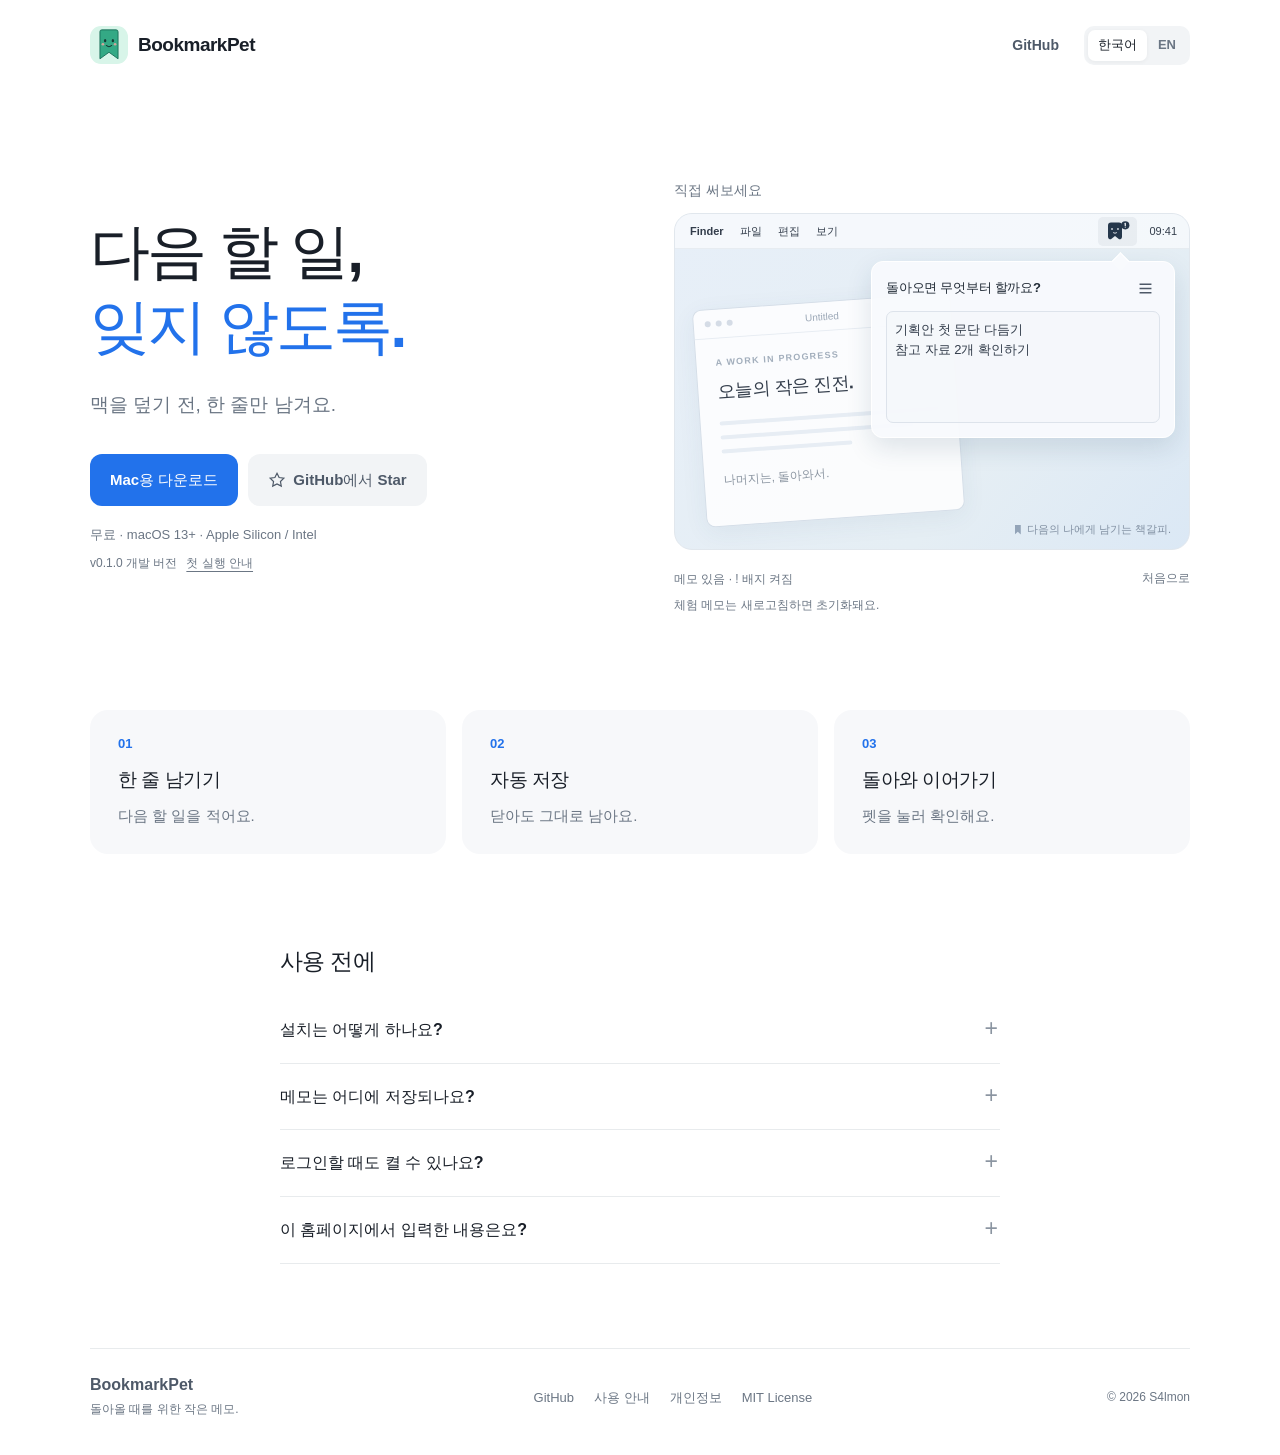
==== docs/index.html @ 2b0f5f94 "Add a concise bilingual BookmarkPet website with interactive demo" ====
<!doctype html>
<html lang="ko">
<head>
  <meta charset="utf-8">
  <meta name="viewport" content="width=device-width, initial-scale=1">
  <meta name="color-scheme" content="light">
  <title>BookmarkPet — 다음 할 일을 잊지 않도록</title>
  <meta name="description" content="맥을 덮기 전, 한 줄만 남겨요. 다음 할 일을 기억하는 작은 macOS 메뉴바 앱. 무료·오픈소스.">
  <meta name="theme-color" content="#ffffff">
  <meta property="og:type" content="website">
  <meta property="og:title" content="BookmarkPet — 다음 할 일을 잊지 않도록">
  <meta property="og:description" content="맥을 덮기 전, 한 줄만 남겨요. 작은 macOS 메뉴바 메모 앱.">
  <meta property="og:url" content="https://s4lmon-sh.github.io/BookmarkPet/">
  <meta property="og:locale" content="ko_KR">
  <link rel="canonical" href="https://s4lmon-sh.github.io/BookmarkPet/">
  <link rel="alternate" hreflang="ko" href="https://s4lmon-sh.github.io/BookmarkPet/">
  <link rel="alternate" hreflang="en" href="https://s4lmon-sh.github.io/BookmarkPet/en/">
  <link rel="icon" type="image/svg+xml" href="assets/bookmarkpet.svg">
  <link rel="stylesheet" href="assets/styles.css">
  <script src="assets/app.js" defer></script>
</head>
<body>
  <a class="skip-link" href="#main" data-copy="skip">본문으로 건너뛰기</a>
  <header class="site-header wrap">
    <a class="brand" href="./" aria-label="BookmarkPet home">
      <img src="assets/bookmarkpet.svg" width="38" height="38" alt="">
      <span>BookmarkPet</span>
    </a>
    <nav aria-label="Main navigation">
      <a class="nav-source" href="https://github.com/S4lmon-SH/BookmarkPet" target="_blank" rel="noopener noreferrer">GitHub</a>
      <div class="language-switch" aria-label="Language">
        <a href="./" lang="ko" aria-current="page" data-language="ko">한국어</a>
        <a href="en/" lang="en" data-language="en">EN</a>
      </div>
    </nav>
  </header>

  <main id="main">
    <section class="hero wrap" aria-labelledby="hero-title">
      <div class="hero-copy">
        <h1 id="hero-title"><span data-copy="hero1">다음 할 일,</span><br><span class="accent-text" data-copy="hero2">잊지 않도록.</span></h1>
        <p class="hero-description" data-copy="heroDescription">맥을 덮기 전, 한 줄만 남겨요.</p>
        <div class="hero-actions">
          <a class="button primary" href="https://github.com/S4lmon-SH/BookmarkPet/releases/download/v0.1.0/BookmarkPet-0.1.0-universal.zip" data-copy="download">Mac용 다운로드</a>
          <a class="button secondary" href="https://github.com/S4lmon-SH/BookmarkPet" target="_blank" rel="noopener noreferrer"><svg width="18" height="18" viewBox="0 0 24 24" fill="none" stroke="currentColor" stroke-width="1.6" aria-hidden="true"><path d="m12 3 2.8 5.7 6.3.9-4.5 4.4 1.1 6.2-5.7-3-5.7 3 1.1-6.2-4.5-4.4 6.3-.9Z"/></svg><span data-copy="star">GitHub에서 Star</span></a>
        </div>
        <p class="requirements" data-copy="requirements">무료 · macOS 13+ · Apple Silicon / Intel</p>
        <p class="preview-note"><span data-copy="previewNote">v0.1.0 개발 버전</span> <a href="#install" data-copy="installHelp" data-open-install>첫 실행 안내</a></p>
      </div>

      <div class="demo-column">
        <div class="demo-label"><span data-copy="tryLabel">직접 써보세요</span></div>
        <div class="mac-demo" id="mac-demo">
          <div class="mac-menubar">
            <div class="mac-menu-left" aria-hidden="true"><span class="finder-word">Finder</span><span>파일</span><span>편집</span><span>보기</span></div>
            <div class="mac-menu-right">
              <button class="pet-toggle has-note" id="pet-toggle" type="button" aria-label="메모 열기 또는 닫기" aria-expanded="true" aria-controls="demo-popover">
                <svg class="status-pet" width="27" height="20" viewBox="0 0 27 20" aria-hidden="true">
                  <defs>
                    <mask id="pet-face"><rect width="27" height="20" fill="white"/><g fill="black"><path d="M6 1 11 5.1 16 1Z"/><ellipse cx="8.025" cy="12.1" rx=".825" ry="1"/><ellipse cx="13.975" cy="12.1" rx=".825" ry="1"/><path d="M9.1 8.6C10 7.6 12 7.6 12.9 8.6" fill="none" stroke="black" stroke-width=".9"/></g></mask>
                    <mask id="badge-face"><rect width="27" height="20" fill="white"/><g transform="translate(0 20) scale(1 -1)" fill="black"><rect x="20.6" y="15" width="1.35" height="3.3" rx=".6"/><circle cx="21.275" cy="13.925" r=".625"/></g></mask>
                  </defs>
                  <g transform="translate(0 20) scale(1 -1)"><rect x="4" y="1.5" width="14" height="17" rx="3" fill="currentColor" mask="url(#pet-face)"/></g>
                  <g id="memo-badge" mask="url(#badge-face)"><circle cx="21.3" cy="4.3" r="4.1" fill="currentColor"/></g>
                </svg>
              </button>
              <span class="mac-clock" aria-hidden="true">09:41</span>
            </div>
          </div>
          <div class="desktop-paper" aria-hidden="true">
            <div class="paper-toolbar"><span></span><span></span><span></span><em>Untitled</em></div>
            <div class="paper-content"><p class="paper-kicker">A WORK IN PROGRESS</p><p class="paper-title" data-copy="paperTitle">오늘의 작은 진전.</p><span class="paper-line long"></span><span class="paper-line"></span><span class="paper-line short"></span><p class="paper-signoff" data-copy="paperSignoff">나머지는, 돌아와서.</p></div>
          </div>
          <div class="demo-popover" id="demo-popover" role="region" aria-labelledby="demo-prompt">
            <div class="popover-heading"><h2 id="demo-prompt">돌아오면 무엇부터 할까요?</h2><button id="settings-toggle" class="settings-toggle" type="button" aria-label="메모 및 설정" aria-expanded="false" aria-controls="demo-settings"><svg width="17" height="17" viewBox="0 0 20 20" stroke="currentColor" stroke-width="1.6" aria-hidden="true"><path d="M3 5h14M3 10h14M3 15h14"/></svg></button></div>
            <label class="visually-hidden" for="demo-note" data-copy="noteLabel">다음 할 일 메모 체험</label>
            <textarea id="demo-note" rows="4" spellcheck="false">기획안 첫 문단 다듬기
참고 자료 2개 확인하기</textarea>
            <div class="demo-settings" id="demo-settings" role="group" aria-label="메모 설정" hidden><button id="clear-note" type="button">메모 비우기</button><button id="undo-clear" type="button" disabled>되돌리기</button></div>
          </div>
          <div class="desktop-caption"><span class="caption-bookmark" aria-hidden="true"></span><span data-copy="desktopCaption">다음의 나에게 남기는 책갈피.</span></div>
        </div>
        <div class="demo-footer"><p id="demo-state" aria-live="polite">메모 있음 · ! 배지 켜짐</p><button id="reset-demo" type="button" data-copy="resetDemo">처음으로</button></div>
        <p class="demo-disclaimer" data-copy="demoDisclaimer">체험 메모는 새로고침하면 초기화돼요.</p>
        <noscript><p class="demo-disclaimer" data-copy="noScript">직접 체험하려면 JavaScript를 켜주세요.</p></noscript>
      </div>
    </section>

    <section class="how-section wrap" id="how" aria-labelledby="how-title">
      <h2 id="how-title" class="visually-hidden" data-copy="howTitle">사용 방법</h2>
      <ol class="steps">
        <li><span class="step-number" aria-hidden="true">01</span><h3 data-copy="step1Title">한 줄 남기기</h3><p data-copy="step1Body">다음 할 일을 적어요.</p></li>
        <li><span class="step-number" aria-hidden="true">02</span><h3 data-copy="step2Title">자동 저장</h3><p data-copy="step2Body">닫아도 그대로 남아요.</p></li>
        <li><span class="step-number" aria-hidden="true">03</span><h3 data-copy="step3Title">돌아와 이어가기</h3><p data-copy="step3Body">펫을 눌러 확인해요.</p></li>
      </ol>
    </section>

    <section class="faq-section wrap" aria-labelledby="faq-title">
      <h2 id="faq-title" data-copy="faqTitle">사용 전에</h2>
      <div class="faq-list">
        <details id="install"><summary data-copy="installQuestion">설치는 어떻게 하나요?</summary><div class="faq-answer"><ol><li data-copy="install1">ZIP 파일을 내려받아 압축을 풀어요.</li><li data-copy="install2">BookmarkPet.app을 응용 프로그램 폴더로 옮기고 실행해요.</li><li data-copy="install3">메뉴바에서 책갈피 펫을 찾아 눌러요.</li></ol><p data-copy="installWarning">현재는 Apple 공증과 Developer ID 서명이 없는 개발 버전이에요. macOS가 차단하면 다운로드를 신뢰하는 경우에 한해 시스템 설정 → 개인정보 보호 및 보안 → 그래도 열기를 확인해주세요. 관리되는 Mac에서는 허용되지 않을 수 있어요.</p><p><a href="https://support.apple.com/ko-kr/102445" data-apple-link data-copy="appleHelp">Apple의 첫 실행 안내</a><span class="link-divider" aria-hidden="true">·</span><a href="https://github.com/S4lmon-SH/BookmarkPet/blob/main/README.ko.md#소스에서-빌드하기" data-readme-link data-copy="buildYourself">직접 빌드하기</a></p></div></details>
        <details><summary data-copy="storageQuestion">메모는 어디에 저장되나요?</summary><div class="faq-answer"><p data-copy="storageBody">내 Mac에 일반 텍스트 파일로 저장해요. 계정이나 클라우드 전송은 없어요. 파일 자체는 암호화하지 않으며 앱을 삭제해도 남아 있어요.</p><code class="storage-path">~/Library/Application Support/BookmarkPet/memo.txt</code><p data-copy="undoBody">☰ 메뉴에서 비우기와 되돌리기를 할 수 있어요. 되돌리기는 다음 입력이나 앱 종료 전까지 가능해요.</p></div></details>
        <details><summary data-copy="loginQuestion">로그인할 때도 켤 수 있나요?</summary><div class="faq-answer"><p data-copy="loginBody">앱을 응용 프로그램 폴더에 둔 뒤 ☰ → 로그인 시 실행을 켜주세요. 시스템 승인이 필요하면 메뉴에 안내가 나타나요.</p><p data-copy="loginLimitation">실제 재로그인·재부팅, Intel Mac·macOS 13에서의 실행은 아직 직접 검증하지 않았어요.</p><p><a href="https://github.com/S4lmon-SH/BookmarkPet/blob/main/docs/VERIFICATION.md" data-copy="verification">검증 결과</a></p></div></details>
        <details id="site-privacy"><summary data-copy="websitePrivacyQuestion">이 홈페이지에서 입력한 내용은요?</summary><div class="faq-answer"><p data-copy="websitePrivacyBody">체험 메모는 현재 페이지의 메모리에만 있어요. 서버로 보내거나 브라우저에 저장하지 않아요. 새로고침·언어 전환 시 초기화돼요. 별도의 분석·광고 도구도 사용하지 않아요.</p><p><span data-copy="hostingPrivacy">호스팅 서비스인 GitHub Pages는 보안 목적으로 방문 IP를 기록할 수 있어요.</span> <a href="https://docs.github.com/en/pages/getting-started-with-github-pages/what-is-github-pages#data-collection" data-copy="hostingPolicy">자세히</a></p></div></details>
      </div>
    </section>
  </main>
  <footer class="site-footer wrap"><div><a class="footer-brand" href="./">BookmarkPet</a><p class="footer-tagline" data-copy="footerTagline">돌아올 때를 위한 작은 메모.</p></div><div class="footer-links"><a href="https://github.com/S4lmon-SH/BookmarkPet" target="_blank" rel="noopener noreferrer">GitHub</a><a href="https://github.com/S4lmon-SH/BookmarkPet/blob/main/README.ko.md" data-readme-link data-copy="readme">사용 안내</a><a href="#site-privacy" data-open-privacy data-copy="privacy">개인정보</a><a href="https://github.com/S4lmon-SH/BookmarkPet/blob/main/LICENSE">MIT License</a></div><p class="footer-credit">© 2026 <a href="https://github.com/S4lmon-SH">S4lmon</a></p></footer>
</body>
</html>
---- docs/assets/styles.css ----
:root{color-scheme:light;--bg:#fff;--surface:#f2f4f6;--ink:#191f28;--muted:#6b7684;--blue:#2272eb;--line:#e8ebed;--focus:#2272eb;font-family:-apple-system,BlinkMacSystemFont,"Segoe UI",sans-serif;font-synthesis:none}
*{box-sizing:border-box}html{scroll-behavior:smooth;scroll-padding-top:28px}body{margin:0;background:var(--bg);color:var(--ink);-webkit-font-smoothing:antialiased}button,textarea{font:inherit}button,a,textarea{-webkit-tap-highlight-color:transparent}a{color:inherit;text-underline-offset:4px}button{color:inherit;cursor:pointer}button:disabled{cursor:default}button:focus-visible,a:focus-visible,textarea:focus-visible,summary:focus-visible{outline:3px solid var(--focus);outline-offset:4px}button,a{touch-action:manipulation}svg{display:block;flex-shrink:0}img{max-width:100%;height:auto}[hidden]{display:none!important}.wrap{width:min(1100px,calc(100% - 80px));margin-inline:auto}.visually-hidden{position:absolute;width:1px;height:1px;padding:0;overflow:hidden;clip:rect(0,0,0,0);white-space:nowrap;border:0}.skip-link{position:fixed;top:12px;left:12px;z-index:100;padding:12px;border-radius:10px;background:var(--surface);transform:translateY(-160%)}.skip-link:focus{transform:none}
.site-header{display:flex;align-items:center;justify-content:space-between;min-height:90px;gap:20px}.brand{display:flex;align-items:center;gap:10px;text-decoration:none;font-size:19px;font-weight:720;letter-spacing:-.5px}.brand img{border-radius:11px}.site-header nav{display:flex;align-items:center;gap:25px;font-size:14px;font-weight:550}.nav-source{color:#4e5968;text-decoration:none}.nav-source:hover{color:var(--blue)}.language-switch{display:flex;padding:4px;border-radius:10px;gap:1px;background:var(--surface)}.language-switch a{display:inline-flex;align-items:center;justify-content:center;min-height:31px;padding:5px 10px;border-radius:7px;text-decoration:none;line-height:1.2;font-size:13px;color:var(--muted)}.language-switch [aria-current=page]{background:#fff;color:var(--ink);box-shadow:0 1px 4px #191f280d}
.hero{display:grid;grid-template-columns:1fr 1fr;align-items:center;gap:68px;padding-block:92px 95px}.hero-copy{padding-bottom:10px}h1{font-size:clamp(43px,4.7vw,64px);line-height:1.25;letter-spacing:-2.7px;font-weight:720;margin:0 0 25px;word-break:keep-all}.accent-text{color:var(--blue)}.hero-description{font-size:19px;line-height:1.7;color:var(--muted);margin:0 0 32px;word-break:keep-all}.hero-actions{display:flex;align-items:center;gap:10px;flex-wrap:wrap}.button{display:inline-flex;align-items:center;justify-content:center;gap:7px;min-height:52px;padding:14px 20px;border:0;border-radius:12px;text-decoration:none;font-size:15px;line-height:1.4;font-weight:620;transition:background .16s}.primary{background:var(--blue);color:#fff}.primary:hover{background:#1c64d4}.secondary{background:var(--surface);color:#4e5968}.secondary:hover{background:#e8ebed}.requirements{font-size:13px;color:var(--muted);line-height:1.7;margin:18px 0 0}.preview-note{display:flex;gap:9px;flex-wrap:wrap;font-size:12px;color:var(--muted);line-height:1.7;margin:7px 0 0}.preview-note a{white-space:nowrap}.demo-column{min-width:0}.demo-label{font-size:14px;font-weight:550;margin-bottom:13px;color:var(--muted)}
.mac-demo{position:relative;isolation:isolate;height:337px;overflow:hidden;border:1px solid #e1e7ed;border-radius:18px;background:linear-gradient(130deg,#e7eff8,#e5eef4 65%,#dbe8f5);color:#333d4b}.mac-menubar{height:35px;display:flex;align-items:center;justify-content:space-between;padding-inline:15px 12px;background:#f7fafddd;border-bottom:1px solid #1a3c5910;position:relative;z-index:3}.mac-menu-left{display:flex;align-items:center;gap:16px;font-size:11px}.finder-word{font-weight:650}.mac-menu-right{display:flex;gap:12px;align-items:center;font-size:11px}.pet-toggle{height:29px;width:39px;display:grid;place-items:center;padding:0;border:0;border-radius:5px;background:none;color:#25374b}.pet-toggle:hover,.pet-toggle[aria-expanded=true]{background:#2e425b10}.mac-clock{font-variant-numeric:tabular-nums}.status-pet{overflow:visible}.has-note #memo-badge{animation:badge-arrive .18s ease-out}.desktop-paper{position:absolute;left:24px;bottom:30px;width:259px;max-width:70%;height:218px;border:1px solid #d5dee8;border-radius:9px;background:#ffffffd9;box-shadow:0 6px 24px #324d6810;transform:rotate(-4deg)}.paper-toolbar{display:flex;align-items:center;gap:5px;height:29px;padding:0 11px;border-bottom:1px solid #e8edf3}.paper-toolbar span{height:6px;width:6px;border-radius:50%;background:#d5dce6}.paper-toolbar em{position:absolute;left:0;right:0;text-align:center;font-style:normal;font-size:10px;color:#9ca8b7}.paper-content{padding:19px}.paper-kicker{margin:0 0 12px;color:#a2aebc;font-size:9px;font-weight:600;letter-spacing:1.2px}.paper-title{margin:0 0 18px;font-size:18px;letter-spacing:-.5px;font-weight:650}.paper-line{display:block;width:88%;height:4px;border-radius:2px;background:#e7edf4;margin:10px 0}.paper-line.long{width:100%}.paper-line.short{width:60%}.paper-signoff{font-size:12px;color:#8b95a1;margin-top:19px}.desktop-caption{position:absolute;bottom:12px;right:18px;display:flex;gap:6px;align-items:center;font-size:11px;color:#8190a2}.caption-bookmark{width:6px;height:10px;display:inline-block;background:#93a4b8;clip-path:polygon(0 0,100% 0,100% 100%,50% 73%,0 100%)}
.demo-popover{position:absolute;right:14px;top:47px;z-index:5;width:304px;max-width:calc(100% - 28px);padding:14px;border:1px solid #fff;border-radius:12px;background:#f8fafdf7;box-shadow:0 10px 26px #1b3b5b21;animation:popover-arrive .16s ease-out}.demo-popover::before{content:"";position:absolute;right:47px;top:-7px;width:12px;height:12px;transform:rotate(45deg);background:#f8fafd;border-left:1px solid #fff;border-top:1px solid #fff}.popover-heading{display:flex;align-items:center;justify-content:space-between;gap:8px;margin-bottom:10px}.popover-heading h2{font-size:13px;font-weight:600;line-height:1.4;margin:0;color:#202a35;letter-spacing:-.25px}.settings-toggle{display:grid;place-items:center;min-width:25px;min-height:25px;border:0;border-radius:5px;background:transparent;color:#4e5968}.settings-toggle:hover,.settings-toggle[aria-expanded=true]{background:#1f3b5910}#demo-note{display:block;width:100%;height:112px;padding:8px;border:1px solid #dde3eb;border-radius:7px;background:#eef2f64d;color:#333d4b;font-size:13px;line-height:1.5;resize:none;overflow:auto;caret-color:#3182f6}#demo-note:focus{outline:2px solid #3182f645;outline-offset:0}.demo-settings{position:absolute;right:13px;top:43px;z-index:7;width:154px;padding:5px;background:#fcfdfff5;border:1px solid #d7e0eb;border-radius:7px;box-shadow:0 8px 20px #1d354c21}.demo-settings button{display:block;width:100%;padding:8px 10px;border:0;border-radius:4px;text-align:left;background:transparent;font-size:12px;color:#333d4b}.demo-settings button:not(:disabled):hover{color:#fff;background:#3182f6}.demo-settings button:disabled{color:#a7b0bc}.demo-footer{display:flex;align-items:center;justify-content:space-between;gap:12px;margin-top:13px;font-size:12px;color:var(--muted)}.demo-footer p{margin:0;line-height:1.5}.demo-footer button{border:0;background:none;padding:7px 0;font-size:12px;color:var(--muted)}.demo-footer button:hover{color:var(--blue)}.demo-disclaimer{font-size:12px;line-height:1.6;margin:2px 0 0;color:var(--muted)}
.how-section{padding-block:0 78px}.steps{display:grid;grid-template-columns:repeat(3,1fr);gap:16px;list-style:none;padding:0;margin:0}.steps li{padding:26px 28px;background:#f7f8fa;border-radius:18px}.step-number{display:block;font-size:13px;font-weight:650;color:var(--blue);margin-bottom:16px}.steps h3{font-size:19px;letter-spacing:-.5px;font-weight:630;line-height:1.4;margin:0 0 9px;word-break:keep-all}.steps p{font-size:15px;line-height:1.7;color:var(--muted);margin:0;word-break:keep-all}
.faq-section{width:min(720px,calc(100% - 80px));padding-block:14px 84px}.faq-section>h2{font-size:23px;font-weight:650;letter-spacing:-.7px;margin:0 0 20px}.faq-list details{border-bottom:1px solid var(--line);padding-block:20px}.faq-list summary{position:relative;padding-right:30px;font-size:16px;font-weight:550;line-height:1.6;cursor:pointer;list-style:none;word-break:keep-all}.faq-list summary::-webkit-details-marker{display:none}.faq-list summary::after{content:"+";position:absolute;right:2px;top:-1px;font-size:23px;line-height:1.1;font-weight:350;color:#8b95a1}.faq-list details[open] summary::after{content:"−"}.faq-answer{font-size:14px;line-height:1.9;color:var(--muted);padding:11px 0 0}.faq-answer p{margin:10px 0;word-break:keep-all}.faq-answer ol{margin:8px 0 18px;padding-left:22px}.faq-answer li{padding:2px 0 2px 4px}.faq-answer a{color:#2272eb}.storage-path{display:block;overflow-wrap:anywhere;white-space:normal;font-size:12px;background:var(--surface);border-radius:8px;padding:12px 14px;line-height:1.7}.link-divider{padding-inline:10px}
.site-footer{display:flex;align-items:center;justify-content:space-between;gap:24px;flex-wrap:wrap;padding-block:27px 35px;border-top:1px solid var(--line);font-size:13px;color:var(--muted)}.site-footer a{text-decoration:none}.site-footer a:hover{text-decoration:underline}.site-footer p{margin:0;line-height:1.8}.footer-brand{font-size:16px;font-weight:700;color:#4e5968}.footer-tagline{padding-top:5px;font-size:12px}.footer-links{display:flex;gap:20px;flex-wrap:wrap;align-items:center}.footer-credit{font-size:12px}
@keyframes popover-arrive{from{opacity:0;transform:translateY(-3px)}to{opacity:1;transform:translateY(0)}}@keyframes badge-arrive{from{opacity:.4}to{opacity:1}}
@media(max-width:1000px){.hero{gap:35px;padding-block:74px 80px}h1{font-size:52px}.hero-description{font-size:18px}.button{font-size:14px;padding:13px 16px}.mac-menu-left{gap:11px}.steps li{padding:23px}.steps h3{font-size:18px}}
@media(max-width:800px){.wrap{width:min(520px,calc(100% - 40px))}.site-header{min-height:78px}.site-header nav{gap:16px}.brand{font-size:17px;gap:8px}.brand img{width:34px}.language-switch a{min-height:30px;font-size:12px;padding:5px 9px}.hero{grid-template-columns:1fr;gap:42px;padding-block:42px 47px}.hero-copy{padding:0}h1{font-size:clamp(44px,11vw,58px);letter-spacing:-2px;margin-bottom:18px}.hero-description{font-size:18px;margin-bottom:25px}.button{min-height:51px;font-size:14px;padding:14px 18px}.requirements{font-size:12px}.mac-demo{height:330px}.hero-actions{gap:9px}.how-section{padding-block:0 47px}.steps{gap:10px;grid-template-columns:1fr}.steps li{display:grid;grid-template-columns:29px 1fr;column-gap:14px;padding:20px 22px;align-items:center}.step-number{grid-row:1/3;margin:0;align-self:start;padding-top:4px}.steps h3{font-size:17px;margin:0 0 4px}.steps p{font-size:14px}.faq-section{padding-block:7px 52px}.faq-section>h2{font-size:22px;margin-bottom:13px}.faq-list details{padding-block:18px}.faq-list summary{font-size:15px}.site-footer{gap:20px;padding-block:23px 28px}.footer-links{gap:16px;font-size:12px}.footer-credit{width:100%}.footer-tagline{display:none}}
@media(max-width:380px){.wrap{width:calc(100% - 32px)}.nav-source{display:none}h1{font-size:43px}.hero-actions{gap:8px}.button{padding-inline:13px}.demo-popover{right:10px;max-width:calc(100% - 20px)}.mac-menu-left{gap:9px}.desktop-paper{left:16px}.steps li{padding:18px 20px}}
@media(prefers-reduced-motion:reduce){html{scroll-behavior:auto}*,*::before,*::after{animation:none!important;transition:none!important}}
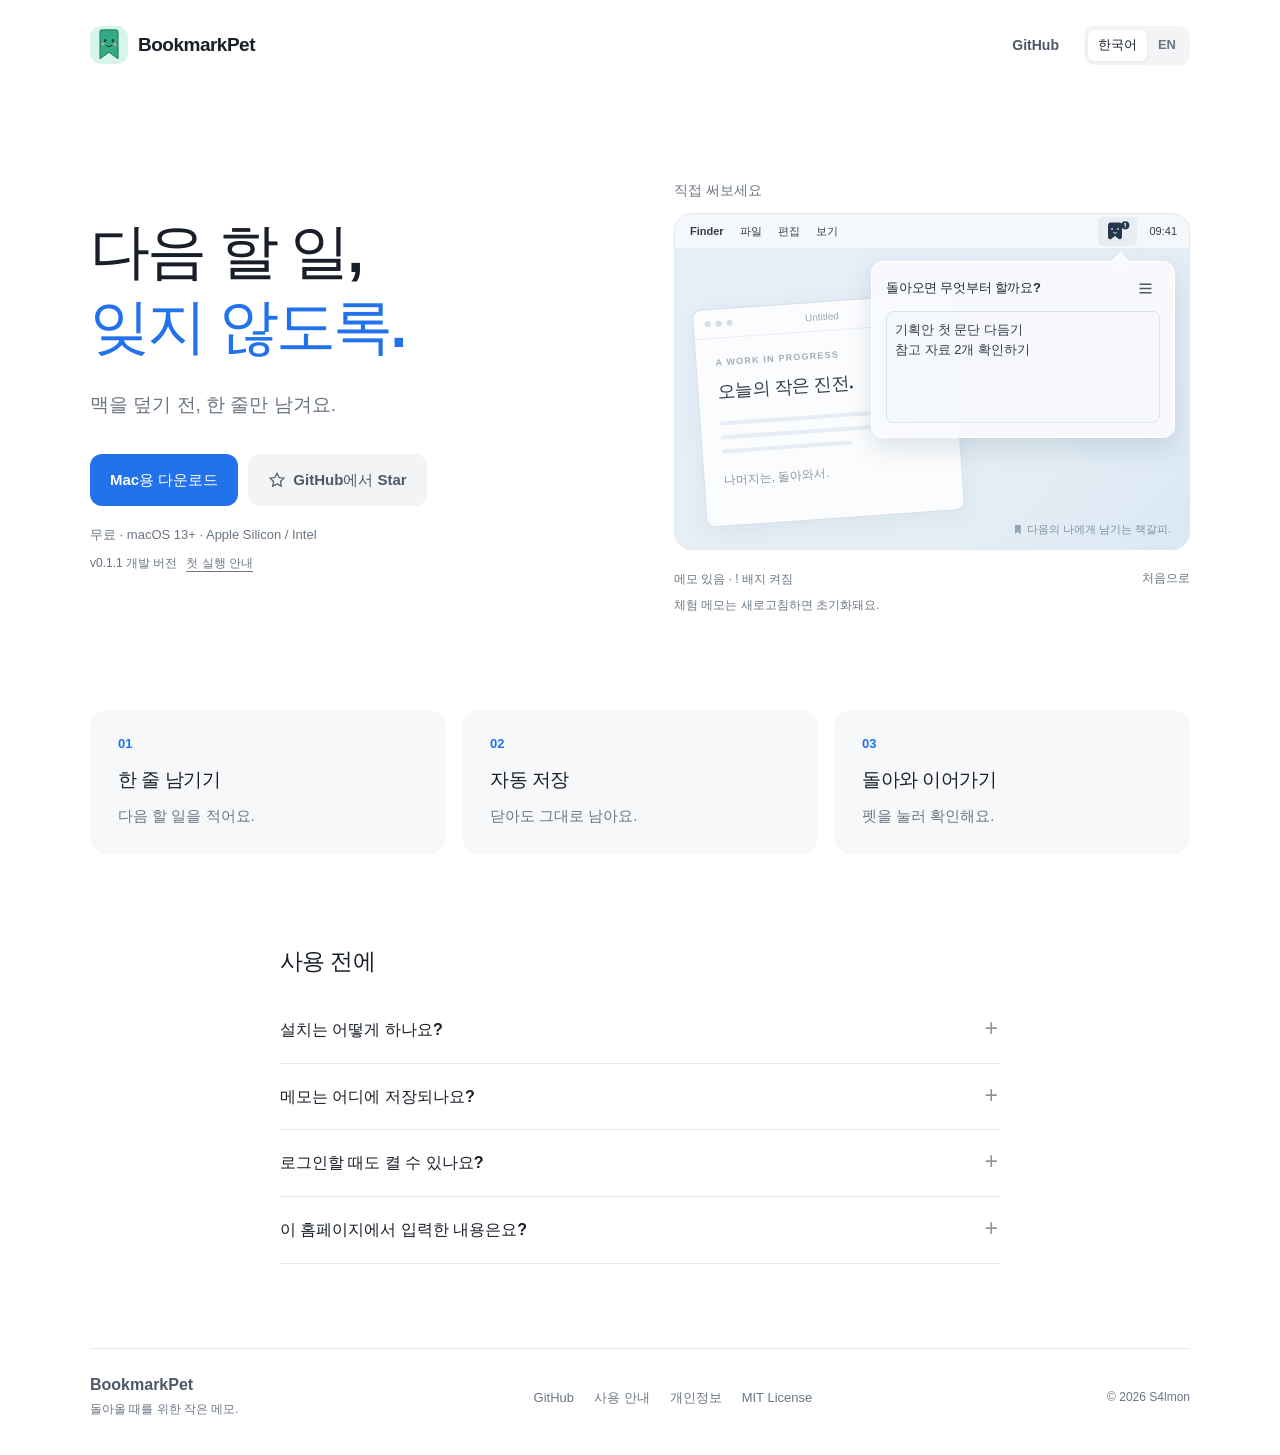
==== commit 70409b00: "Release v0.1.1 with clickable links in notes" ====
--- a/docs/index.html
+++ b/docs/index.html
@@ -41,11 +41,11 @@
         <h1 id="hero-title"><span data-copy="hero1">다음 할 일,</span><br><span class="accent-text" data-copy="hero2">잊지 않도록.</span></h1>
         <p class="hero-description" data-copy="heroDescription">맥을 덮기 전, 한 줄만 남겨요.</p>
         <div class="hero-actions">
-          <a class="button primary" href="https://github.com/S4lmon-SH/BookmarkPet/releases/download/v0.1.0/BookmarkPet-0.1.0-universal.zip" data-copy="download">Mac용 다운로드</a>
+          <a class="button primary" href="https://github.com/S4lmon-SH/BookmarkPet/releases/download/v0.1.1/BookmarkPet-0.1.1-universal.zip" data-copy="download">Mac용 다운로드</a>
           <a class="button secondary" href="https://github.com/S4lmon-SH/BookmarkPet" target="_blank" rel="noopener noreferrer"><svg width="18" height="18" viewBox="0 0 24 24" fill="none" stroke="currentColor" stroke-width="1.6" aria-hidden="true"><path d="m12 3 2.8 5.7 6.3.9-4.5 4.4 1.1 6.2-5.7-3-5.7 3 1.1-6.2-4.5-4.4 6.3-.9Z"/></svg><span data-copy="star">GitHub에서 Star</span></a>
         </div>
         <p class="requirements" data-copy="requirements">무료 · macOS 13+ · Apple Silicon / Intel</p>
-        <p class="preview-note"><span data-copy="previewNote">v0.1.0 개발 버전</span> <a href="#install" data-copy="installHelp" data-open-install>첫 실행 안내</a></p>
+        <p class="preview-note"><span data-copy="previewNote">v0.1.1 개발 버전</span> <a href="#install" data-copy="installHelp" data-open-install>첫 실행 안내</a></p>
       </div>
 
       <div class="demo-column">
